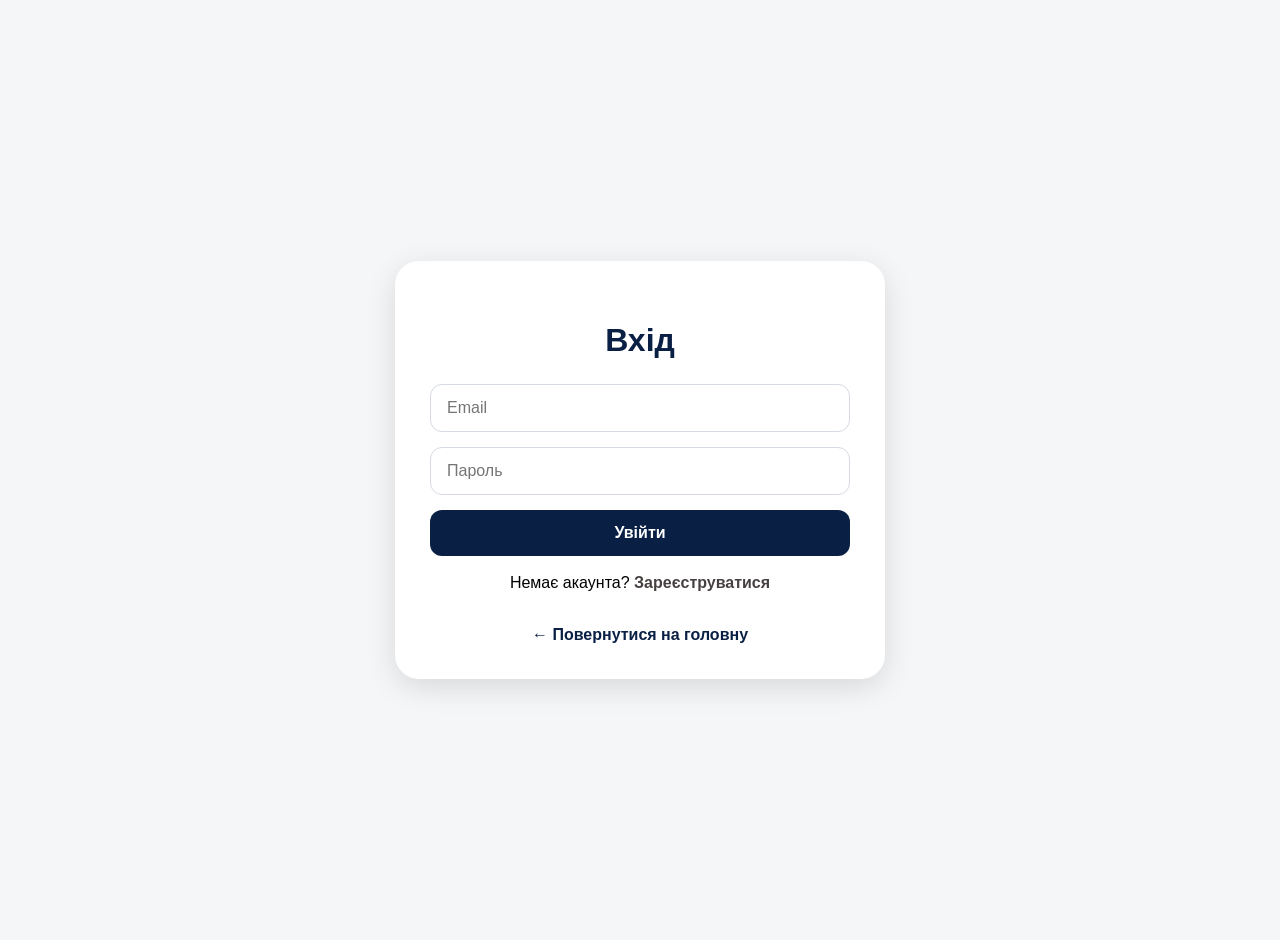
==== docs/auth.html @ 3195851a "adding a profile" ====
<!DOCTYPE html>
<html lang="uk">
<head>
    <meta charset="UTF-8">
    <title>Вхід | KeySpace</title>
    <link rel="icon" href="icon.png" type="image/png">
    <link rel="stylesheet" href="css/style.css">
</head>
<body>

<section class="auth-page">
    <div class="auth-box">
        <h2 id="authTitle">Вхід</h2>

        <input type="text" id="authName" placeholder="Ваше ім’я" style="display:none">
        <input type="file" id="authAvatar" accept="image/*" style="display:none;">
        <input type="email" id="authEmail" placeholder="Email">
        <input type="password" id="authPassword" placeholder="Пароль">

        <button id="authBtn">Увійти</button>

        <p id="switchAuth">
            Немає акаунта? <span>Зареєструватися</span>
        </p>

        <a href="index.html" class="back-home">← Повернутися на головну</a>
    </div>
</section>

<script src="js/auth.js"></script>
</body>
</html>
---- docs/css/style.css ----
header{
position:fixed;
top:0;
left:0;
width:100%;
height:80px;
display:flex;
justify-content:space-between;
align-items:center;
z-index:1000;
background:rgba(255,255,255,0.70);
backdrop-filter:blur(8px);
transition:transform 0.3s ease;
box-shadow:0 2px 10px rgba(0,0,0,0.05);
padding:0 20px;
box-sizing:border-box;
}


header.hide{
transform:translateY(-100%);
}
body{
margin:0;
font-family:Arial;
}

.hero{
height:100vh;
background-image:url("https://images.unsplash.com/photo-1560185007-c5ca9d2c014d");
background-size:cover;
background-position:center;
position:relative;
}
.favorite-btn{
position:relative;
display:flex;
align-items:center;
}

#favoritesCount{
position:absolute;
top:-8px;
right:-12px;
background:#0a1f44;
color:white;
font-size:12px;
font-weight:bold;
padding:3px 7px;
border-radius:50%;
}
.properties{
padding:80px 40px;
background:#ffffff;
}

.properties-top{
display:flex;
justify-content:space-between;
align-items:center;
margin-bottom:30px;
gap:20px;
}

.properties-top h2{
font-size:36px;
color:#0a1f44;
margin:0;
}


.all-properties-btn:hover{
background:#12305f;
}



.properties-grid{
display:grid;
grid-template-columns:repeat(3, 1fr);
gap:30px;
align-items: start;
}

.property-card{
background:#ffffff;
border-radius:24px;
overflow:hidden;
box-shadow:0 4px 15px rgba(0,0,0,0.08);
transition:0.3s;
}

.property-card:hover{
transform:translateY(-6px);
}

.property-card > img{
width:100%;
height:230px;
object-fit:cover;
display:block;
}
.card-buttons{
display:flex;
align-items:center;
gap:12px;
}

.card-heart{
width:32px;
height:32px;
object-fit:contain;
cursor:pointer;
display:block;
}

.property-info{
padding:24px;
}

.property-type{
display:inline-block;
background:#dbe4f1;
color:#0a1f44;
padding:8px 14px;
border-radius:20px;
font-size:14px;
font-weight:bold;
margin-bottom:15px;
}

.property-info h3{
font-size:24px;
color:#0a1f44;
margin:0 0 12px 0;
}

.property-location{
font-size:16px;
color:#6c7a8c;
margin:0 0 10px 0;
}

.property-details{
font-size:16px;
color:#243447;
margin:0 0 20px 0;
}

.property-bottom{
display:flex;
justify-content:space-between;
align-items:center;
gap:15px;
flex-wrap:nowrap;
margin-top:20px;
}
@media (max-width:600px){

.property-bottom{
flex-direction:column;
align-items:flex-start;
gap:10px;
}

.card-buttons{
width:100%;
display:flex;
justify-content:space-between;
}

}

.price{
font-size:24px;
font-weight:bold;
color:#0a1f44;
}

.details-btn{
background:#4a6fa8;
color:white;
text-decoration:none;
padding:12px 20px;
border-radius:12px;
font-weight:bold;
transition:0.3s;
}

.details-btn:hover{
background:#0a1f44;
}

@media (max-width:992px){
.properties-grid{
grid-template-columns:repeat(2, 1fr);
}
}

@media (max-width:768px){
.properties{
padding:50px 20px;
}

.properties-top{
flex-direction:column;
align-items:flex-start;
}


.properties-grid{
grid-template-columns:1fr;
}

.property-card > img{
height:220px;
}

.property-info h3{
font-size:22px;
}
}

.advantages{
padding:70px 40px;
background:#ffffff;
text-align:center;
}

.advantages h2{
font-size:32px;
color:#0a1f44;
margin-bottom:40px;
}

.advantages-container{
display:flex;
justify-content:center;
gap:30px;
flex-wrap:wrap;
}

.advantage-card{
background:#f4f6f8;
padding:30px 25px;
border-radius:16px;
width:300px;
box-shadow:0 4px 12px rgba(0,0,0,0.08);
transition:0.3s;
}

.advantage-card:hover{
transform:translateY(-6px);
}

.advantage-card h3{
color:#0a1f44;
margin-bottom:15px;
}

.advantage-card p{
color:#565656;
line-height:1.6;
}
.overlay{
background:transparent;
padding:0;
}


.logo{
width:300px;
height:200px;
cursor:pointer;
display: block;
}

.profile-btn{
display:flex;
align-items:center;
gap:10px;
text-decoration:none;
color:#1c2b4a;
font-size:18px;
transition:0.3s;
}

.profile-btn:hover{
color:#9c9993;
}

.avatar{
width:35px;
height:35px;

object-fit:cover;
}
.menu .add-btn{
background:#0a1f44;
color:white;
padding:12px 25px;
border-radius:12px;
font-weight:bold;
transition:0.3s;
}

.menu .add-btn:hover{
background:#184ca4;
}




.prev,
.next{
position:absolute;
top:50%;
transform:translateY(-50%);
background:rgba(0,0,0,0.4);
color:white;
border:none;
font-size:30px;
padding:10px 15px;
cursor:pointer;
}

.prev{
left:20px;
}

.next{
right:20px;
}
.menu{
display:flex;
gap:40px;
}

.heart-icon{
    width:35px;
    height:35px;
    display:block;
    cursor:pointer;
}
.menu a{
text-decoration:none;
color:#1c2b4a;
font-weight:500;
font-size:18px;
transition:0.3s;
}

@keyframes fade{
from{
opacity:0;
transform:translateY(-5px);
}
to{
opacity:1;
transform:translateY(0);
}
}


.top-bar{
display:flex;
justify-content:space-between;
align-items:center;
flex-wrap:wrap;
gap:20px;
margin-bottom:20px;
}

.left-controls{
display:flex;
align-items:center;
gap:30px;
flex-wrap:wrap;
}

.currency-label{
font-size:18px;
font-weight:bold;
color:#0a1f44;
}

.currency-btn{
border:none;
background:#eef2f7;
color:#0a1f44;
padding:12px 20px;
border-radius:30px;
font-size:16px;
font-weight:bold;
cursor:pointer;
transition:0.3s;
}

.currency-btn:hover,
.currency-btn.active{
background:#0a1f44;
color:white;
}

.filter-box{
display:grid;
grid-template-columns:repeat(auto-fit, minmax(180px, 1fr));
gap:15px;
margin-bottom:40px;
background:#f4f6f8;
padding:30px;
border-radius:20px;
box-shadow:0 6px 20px rgba(0,0,0,0.08);
}

.filter-box select,
.filter-box input{
padding:14px 16px;
border:1px solid #d6dbe3;
border-radius:12px;
font-size:16px;
outline:none;
background:white;
color:#0a1f44;
box-sizing:border-box;
}

.filter-box select:focus,
.filter-box input:focus{
border-color:#0a1f44;
}


.reset-btn{
border:none;
padding:14px 24px;
border-radius:12px;
font-size:16px;
font-weight:bold;
cursor:pointer;
transition:0.3s;
background:#dbe4f1;
color:#0a1f44;
}

.reset-btn:hover{
background:#c9d7ea;
}

@media (max-width:768px){

.currency-btn{
width:auto;
}

.filter-box{
padding:20px;
}
}


.load-more-wrap{
display:flex;
justify-content:center;
margin-top:35px;
}

.toggle-properties-btn{
border:none;
background:#0a1f44;
color:white;
padding:14px 28px;
border-radius:14px;
font-size:16px;
font-weight:bold;
cursor:pointer;
transition:0.3s;
}

.toggle-properties-btn:hover{
background:#184ca4;
}


.roadmap{
padding:80px 40px;
background:#f4f6f8;
text-align:center;
}

.roadmap h2{
font-size:36px;
color:#0a1f44;
margin:0 0 10px 0;
}

.roadmap-subtitle{
max-width:600px;
margin:0 auto 45px auto;
font-size:18px;
color:#6c7a8c;
line-height:1.6;
}

.roadmap-container{
display:flex;
justify-content:center;
gap:25px;
flex-wrap:wrap;
}

.roadmap-card{
background:white;
border-radius:22px;
padding:28px 22px;
width:240px;
box-shadow:0 6px 20px rgba(0,0,0,0.08);
transition:0.3s;
}

.roadmap-card:hover{
transform:translateY(-6px);
}

.roadmap-icon{
width:64px;
height:64px;
margin:0 auto 16px auto;
border-radius:50%;
background:#0a1f44;
display:flex;
align-items:center;
justify-content:center;
}

.roadmap-icon img{
width:30px;
height:30px;
object-fit:contain;
filter:brightness(0) invert(1);
}

.roadmap-card h3{
font-size:22px;
color:#0a1f44;
margin:0 0 10px 0;
}

.roadmap-card p{
font-size:16px;
line-height:1.6;
color:#6c7a8c;
margin:0;
}

@media (max-width:768px){
.roadmap{
padding:50px 20px;
}

.roadmap h2{
font-size:28px;
}

.roadmap-subtitle{
font-size:16px;
margin-bottom:30px;
}

.roadmap-card{
width:100%;
max-width:320px;
}
}


.reviews{
padding:80px 40px;
background:#dbe4f1;
}

.reviews-top{
display:flex;
justify-content:space-between;
align-items:center;
margin-bottom:40px;
gap:20px;
}

.reviews-top h2{
font-size:36px;
color:#0a1f44;
margin:0;
}

.review-btn{
background:#0a1f44;
color:white;
text-decoration:none;
padding:14px 26px;
border-radius:14px;
font-weight:bold;
transition:0.3s;
display:inline-block;
}

.review-btn:hover{
background:#184ca4;
}

.reviews-wrapper{
display:grid;
grid-template-columns:70px 1fr 70px;
align-items:center;
gap:20px;
}

.reviews-container{
position:relative;
width:100%;
overflow:hidden;
}

.reviews-slide{
display:none;
width:100%;
justify-content:center;
gap:30px;
flex-wrap:wrap;
}

.reviews-slide.active{
display:flex;
}
.review-card{
background:white;
border-radius:28px;
padding:35px 30px;
width:320px;
box-sizing:border-box;
box-shadow:0 4px 15px rgba(0,0,0,0.08);
}

.review-user{
display:flex;
align-items:center;
gap:18px;
margin-bottom:20px;
}

.review-user img{
width:72px;
height:72px;
border-radius:50%;
object-fit:cover;
}

.review-user h3{
margin:0 0 6px 0;
font-size:22px;
color:#0a1f44;
}

.review-user span{
color:#7a8aa0;
font-size:15px;
}

.stars{
color:#f4c542;
font-size:28px;
margin-bottom:20px;
letter-spacing:2px;
}

.review-card p{
font-size:16px;
line-height:1.8;
color:#243447;
margin:0;
}

.reviews-arrow{
width:54px;
height:54px;
border:none;
border-radius:50%;
background:#4a6fa8;
color:white;
font-size:28px;
cursor:pointer;
transition:0.3s;
display:flex;
align-items:center;
justify-content:center;
justify-self:center;
align-self:center;
}

.reviews-arrow:hover{
background:#0a1f44;
}
@media (max-width:768px){

.reviews{
padding:50px 20px;
}

.reviews-top{
flex-direction:column;
align-items:flex-start;
}

.reviews-top h2{
font-size:28px;
}

.reviews-wrapper{
display:flex;
flex-direction:column;
align-items:center;
}


.reviews-slide{
display:none;
flex-direction:column;
align-items:center;
gap:20px;
width:100%;
}

.reviews-slide.active{
display:flex;
}

.review-card{
width:100%;
max-width:340px;
}

.reviews-arrow{
display:none;
}

.review-btn{
width:100%;
text-align:center;
box-sizing:border-box;
}

}
.dots{
display:flex;
justify-content:center;
align-items:center;
gap:10px;
margin-top:30px;
width:100%;
}

.dot{
height:10px;
width:10px;
margin:0 5px;
background:#ccc;
border-radius:50%;
display:inline-block;
cursor:pointer;
transition:0.3s;
}

.dot.active{
background:#0a1f44;
transform:scale(1.2);
}
.no-results{
display:none;
grid-column:1 / -1;
width:100%;
padding:70px 20px;
}

.no-results-inner{
display:flex;
flex-direction:column;
align-items:center;
justify-content:center;
text-align:center;
max-width:500px;
margin:0 auto;
animation:fadeScale 0.4s ease;
}

.no-icon{
width:80px;
height:80px;
margin-bottom:18px;
opacity:0.85;
object-fit:contain;
}

.no-results h3{
font-size:32px;
color:#0a1f44;
margin:0 0 12px 0;
}

.no-results p{
font-size:18px;
color:#6c7a8c;
line-height:1.6;
margin:0;
max-width:420px;
}

@keyframes fadeScale{
from{
opacity:0;
transform:scale(0.92);
}
to{
opacity:1;
transform:scale(1);
}
}




.deal-switcher{
display:flex;
align-items:center;
gap:10px;
}

.deal-label{
font-size:18px;
font-weight:bold;
color:#0a1f44;
}

.deal-btn{
border:none;
background:#eef2f7;
color:#0a1f44;
padding:12px 18px;
border-radius:30px;
font-size:16px;
font-weight:bold;
cursor:pointer;
transition:0.3s;
}

.deal-btn.active,
.deal-btn:hover{
background:#0a1f44;
color:white;
}

.sort-box{
display:flex;
align-items:center;
gap:10px;
}

.sort-label{
font-size:18px;
font-weight:bold;
color:#0a1f44;
}

#sortFilter{
padding:12px 16px;
border-radius:12px;
border:1px solid #d6dbe3;
font-size:16px;
outline:none;
color:#0a1f44;
}

#sortFilter:focus{
border-color:#0a1f44;
box-shadow:0 0 0 3px rgba(10,31,68,0.1);
}
.modal{
    display:none;
    position:fixed;
    top:0;
    left:0;
    width:100%;
    height:100%;
    background:rgba(0,0,0,0.55);
    z-index:2000;
    justify-content:center;
    align-items:center;
    opacity:0;
    transition:opacity 0.8s ease-in-out;
}
.modal.show{
    opacity:1;
}

.modal.show .modal-content{
    transform:translateY(0) scale(1);
    opacity:1;
}
.modal-content{
    background:white;
    width:90%;
    max-width:900px;
    max-height:90vh;
    overflow-y:auto;
    border-radius:24px;
    padding:32px;
    position:relative;
    box-shadow:0 8px 30px rgba(0,0,0,0.25);
    transform:translateY(20px) scale(0.97);
    opacity:0;
    transition:0.3s ease;
}

.modal-content img#modalImage{
width:100%;
height:300px;
object-fit:cover;
border-radius:18px;
margin-bottom:20px;
}

.modal-close{
position:absolute;
top:15px;
right:22px;
font-size:32px;
cursor:pointer;
color:#0a1f44;
}

.modal-content h2{
color:#0a1f44;
margin-bottom:10px;
}

#modalPrice{
font-size:26px;
font-weight:bold;
color:#0a1f44;
}

.modal-actions{
display:flex;
justify-content:space-between;
align-items:center;
margin-top:20px;
}
.seller-bottom{
    display:flex;
    align-items:center;
    margin-top:10px;
    width:100%;
}

.contact-btn{
    background:#0a1f44;
    color:white;
    text-decoration:none;
    padding:14px 24px;
    border-radius:12px;
    font-weight:bold;
    margin-right:auto;
}

.modal-heart{
    width:35px;
    cursor:pointer;
    margin-left:80px;
}
.modal-extra{
margin-top:15px;
color:#243447;
line-height:1.6;
}
.modal-thumbs{
display:flex;
gap:12px;
margin-bottom:20px;
}

.modal-thumb{
width:90px;
height:65px;
object-fit:cover;
border-radius:10px;
cursor:pointer;
opacity:0.75;
transition:0.3s;
}

.modal-thumb:hover{
opacity:1;
transform:scale(1.05);
}




.seller-info{
    padding:15px 0;
    margin-bottom:15px;
}

.seller-top{
    display:flex;
    align-items:center;
    gap:15px;
    margin-bottom:20px;
}

.seller-avatar{
    width:55px;
    height:55px;
    border-radius:50%;
    object-fit:cover;
}

.seller-text h4{
    margin:0;
    font-size:16px;
    color:#0a1f44;
}

.seller-text p{
    margin:3px 0 0 0;
    color:#555;
    font-size:15px;
}

.show-phone-btn{
    margin-top:8px;
    padding:10px 15px;
    border:none;
    border-radius:10px;
    background:#0a1f44;
    color:white;
    cursor:pointer;
    transition:0.3s;
}

.show-phone-btn:hover{
    background:#184ca4;
}

.seller-phone{
    margin-top:10px;
    font-weight:bold;
    color:#0a1f44;
}

.hidden{
    display:none;
}



.auth-page{
    min-height:100vh;
    background:#f4f6f8;
    display:flex;
    justify-content:center;
    align-items:center;
    padding:20px;
}

.auth-box{
    width:100%;
    max-width:420px;
    background:white;
    padding:35px;
    border-radius:24px;
    box-shadow:0 8px 30px rgba(0,0,0,0.12);
    text-align:center;
}

.auth-box h2{
    color:#0a1f44;
    margin-bottom:25px;
    font-size:32px;
}

.auth-box input{
    width:100%;
    padding:14px 16px;
    margin-bottom:15px;
    border:1px solid #d6dbe3;
    border-radius:12px;
    font-size:16px;
    box-sizing:border-box;
}

.auth-box button{
    width:100%;
    border:none;
    background:#0a1f44;
    color:white;
    padding:14px;
    border-radius:12px;
    font-size:16px;
    font-weight:bold;
    cursor:pointer;
    transition:0.3s;
}

.auth-box button:hover{
    background:#0a1f44;
}

#switchAuth{
    margin-top:18px;
    color:#000000;
}

#switchAuth span{
    color:#474040;
    font-weight:bold;
    cursor:pointer;
}

.back-home{
    display:inline-block;
    margin-top:18px;
    text-decoration:none;
    color:#0a1f44;
    font-weight:bold;
}


.logout-btn{
    border:none;
    background:#a8c3eb;
    color:#ffffff;
    padding:10px 18px;
    border-radius:12px;
    font-size:16px;
    font-weight:bold;
    cursor:pointer;
    transition:0.3s;
}

.logout-btn:hover{
    background:#0a1f44;
}



.profile-page{
    min-height:100vh;
    background:#f4f6f8;
    padding:130px 20px 50px;
}

.profile-layout{
    max-width:1200px;
    margin:0 auto;
    display:grid;
    grid-template-columns:280px 1fr;
    gap:30px;
    align-items:start;
}

.profile-sidebar{
    background:white;
    border-radius:24px;
    padding:28px;
    box-shadow:0 6px 20px rgba(0,0,0,0.08);
    text-align:center;
    position:sticky;
    top:110px;
}

.profile-sidebar .profile-avatar{
    width:110px;
    height:110px;
    border-radius:50%;
    object-fit:cover;
    margin-bottom:18px;
}

.profile-sidebar h2{
    color:#0a1f44;
    margin:0 0 8px 0;
}

.profile-sidebar p{
    color:#6c7a8c;
    margin:0 0 22px 0;
    word-break:break-word;
}



.profile-main{
    min-width:0;
}

.profile-tabs{
    display:flex;
    gap:15px;
    margin-bottom:22px;
}

.profile-tab{
    border:none;
    background:white;
    color:#0a1f44;
    padding:14px 24px;
    border-radius:16px;
    font-weight:bold;
    cursor:pointer;
    box-shadow:0 4px 12px rgba(0,0,0,0.06);
}

.profile-tab.active{
    background:#0a1f44;
    color:white;
}

.profile-content{
    display:none;
    background:white;
    border-radius:24px;
    padding:30px;
    box-shadow:0 6px 20px rgba(0,0,0,0.08);
}

.profile-content.active{
    display:block;
}

.profile-content h3{
    color:#0a1f44;
    margin:0 0 20px 0;
    font-size:26px;
}

.empty-text{
    color:#6c7a8c;
    font-size:18px;
}

.add-profile-ad{
    border:none;
    background:#0a1f44;
    color:white;
    padding:13px 24px;
    border-radius:14px;
    font-weight:bold;
    cursor:pointer;
    margin-bottom:20px;
}

@media(max-width:768px){
    .profile-layout{
        grid-template-columns:1fr;
    }

    .profile-sidebar{
        position:static;
    }

    .profile-tabs{
        flex-direction:column;
    }
}

.profile-avatar{
    width:90px;
    height:90px;
    border-radius:50%;
    object-fit:cover;
}




.login-modal{
    display:none;
    position:fixed;
    inset:0;
    background:rgba(0,0,0,0.55);
    z-index:3000;
    justify-content:center;
    align-items:center;
}

.login-modal-content{
    background:white;
    width:90%;
    max-width:420px;
    padding:30px;
    border-radius:24px;
    text-align:center;
    position:relative;
    box-shadow:0 8px 30px rgba(0,0,0,0.25);
}

.login-modal-close{
    position:absolute;
    top:14px;
    right:20px;
    font-size:30px;
    cursor:pointer;
    color:#0a1f44;
}

.login-modal-content h2{
    color:#0a1f44;
    margin-bottom:12px;
}

.login-modal-content p{
    color:#6c7a8c;
    line-height:1.6;
}

.login-modal-btn{
    display:inline-block;
    margin-top:15px;
    background:#0a1f44;
    color:white;
    text-decoration:none;
    padding:13px 22px;
    border-radius:12px;
    font-weight:bold;
}


.profile-list{
    display:grid;
    grid-template-columns:repeat(2, 1fr);
    gap:25px;
}

.profile-property-card{
    max-width:100%;
}

@media(max-width:1100px){
    .profile-list{
        grid-template-columns:1fr;
    }
}



.modal-content img#profileModalImage{
    width:100%;
    height:300px;
    object-fit:cover;
    border-radius:18px;
    margin-bottom:20px;
}

.profile-modal-thumb{
    width:90px;
    height:65px;
    object-fit:cover;
    border-radius:10px;
    cursor:pointer;
    opacity:0.75;
    transition:0.3s;
}

.profile-modal-thumb:hover{
    opacity:1;
    transform:scale(1.05);
}


@media (max-width: 768px){




    .menu{
        gap:12px;
        align-items:center;
    }

    .menu a,
    .profile-btn{
        font-size:0;
    }

    .menu .add-btn{
        font-size:13px;
        padding:10px 12px;
        border-radius:10px;
        white-space:nowrap;
    }

    #favoritesCount{
        top:-7px;
        right:-9px;
        font-size:10px;
        padding:2px 6px;
    }

    .profile-page{
        padding:95px 10px 30px;
    }

    .profile-layout{
        display:block;
        max-width:100%;
    }

    .profile-sidebar{
        position:static;
        margin-bottom:20px;
        padding:20px;
    }

    .profile-sidebar .profile-avatar{
        width:80px;
        height:80px;
    }

    .profile-sidebar h2{
        font-size:22px;
    }

    .profile-sidebar p{
        font-size:14px;
    }

    .profile-tabs{
        display:flex;
        gap:8px;
        overflow-x:auto;
        padding-bottom:8px;
    }

    .profile-tab{
        flex:0 0 auto;
        padding:12px 16px;
        font-size:14px;
        white-space:nowrap;
    }

    .profile-content{
        padding:18px;
        border-radius:20px;
    }

    .profile-list{
        grid-template-columns:1fr;
        gap:20px;
    }

    .property-card{
        border-radius:20px;
    }

    .property-card > img{
        height:210px;
    }

    .property-info{
        padding:18px;
    }

    .property-info h3{
        font-size:22px;
    }

    .property-bottom{
        flex-direction:row;
        align-items:center;
        gap:10px;
    }

    .price{
        font-size:20px;
    }

    .card-buttons{
        width:auto;
        gap:10px;
    }

    .details-btn{
        padding:10px 14px;
        font-size:13px;
        border:none;
        cursor:pointer;
    }

    .card-heart{
        width:28px;
        height:28px;
    }

    .modal-content{
        width:92%;
        max-height:88vh;
        padding:20px;
        border-radius:20px;
    }

    .modal-content img#modalImage,
    .modal-content img#profileModalImage{
        height:220px;
    }

    .modal-thumb,
    .profile-modal-thumb{
        width:72px;
        height:52px;
    }

    .seller-bottom{
        gap:15px;
    }

    .contact-btn{
        padding:12px 16px;
        font-size:14px;
    }

    .modal-heart{
        margin-left:0;
        width:32px;
    }
}
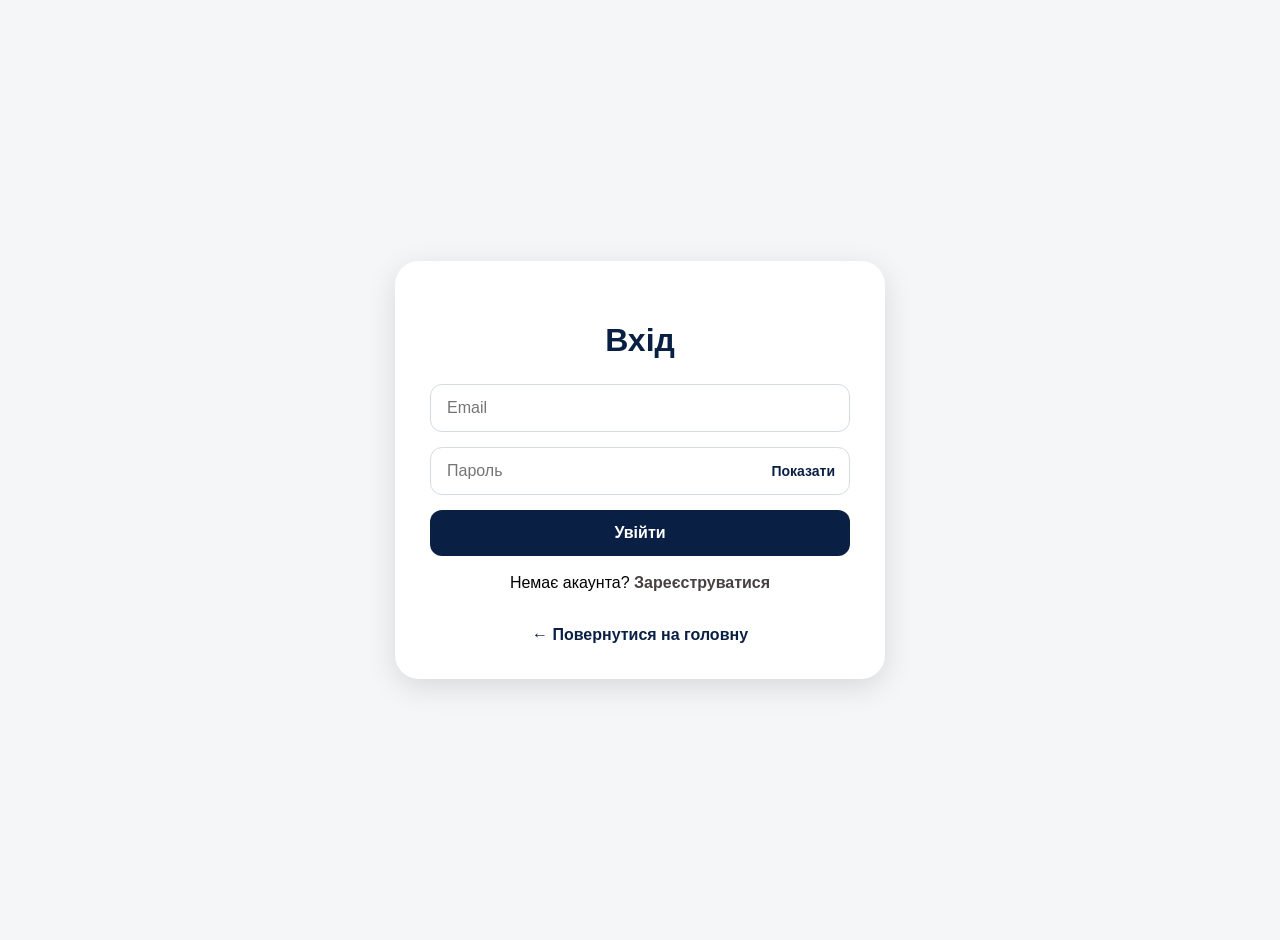
==== commit 4070e009: "added creating and editing of ads" ====
--- a/docs/auth.html
+++ b/docs/auth.html
@@ -15,7 +15,13 @@
         <input type="text" id="authName" placeholder="Ваше ім’я" style="display:none">
         <input type="file" id="authAvatar" accept="image/*" style="display:none;">
         <input type="email" id="authEmail" placeholder="Email">
+        <div class="password-wrapper">
         <input type="password" id="authPassword" placeholder="Пароль">
+
+        <span id="togglePassword" class="toggle-password">
+         Показати
+        </span>
+    </div>
 
         <button id="authBtn">Увійти</button>
 
@@ -26,7 +32,7 @@
         <a href="index.html" class="back-home">← Повернутися на головну</a>
     </div>
 </section>
-
+<div id="toast"></div>
 <script src="js/auth.js"></script>
 </body>
 </html>
--- a/docs/css/style.css
+++ b/docs/css/style.css
@@ -52,25 +52,6 @@
 .properties{
 padding:80px 40px;
 background:#ffffff;
-}
-
-.properties-top{
-display:flex;
-justify-content:space-between;
-align-items:center;
-margin-bottom:30px;
-gap:20px;
-}
-
-.properties-top h2{
-font-size:36px;
-color:#0a1f44;
-margin:0;
-}
-
-
-.all-properties-btn:hover{
-background:#12305f;
 }
 
 
@@ -350,16 +331,6 @@
 transition:0.3s;
 }
 
-@keyframes fade{
-from{
-opacity:0;
-transform:translateY(-5px);
-}
-to{
-opacity:1;
-transform:translateY(0);
-}
-}
 
 
 .top-bar{
@@ -948,12 +919,7 @@
 color:#0a1f44;
 }
 
-.modal-actions{
-display:flex;
-justify-content:space-between;
-align-items:center;
-margin-top:20px;
-}
+
 .seller-bottom{
     display:flex;
     align-items:center;
@@ -1035,32 +1001,6 @@
     color:#555;
     font-size:15px;
 }
-
-.show-phone-btn{
-    margin-top:8px;
-    padding:10px 15px;
-    border:none;
-    border-radius:10px;
-    background:#0a1f44;
-    color:white;
-    cursor:pointer;
-    transition:0.3s;
-}
-
-.show-phone-btn:hover{
-    background:#184ca4;
-}
-
-.seller-phone{
-    margin-top:10px;
-    font-weight:bold;
-    color:#0a1f44;
-}
-
-.hidden{
-    display:none;
-}
-
 
 
 .auth-page{
@@ -1378,10 +1318,6 @@
 
 
 @media (max-width: 768px){
-
-
-
-
     .menu{
         gap:12px;
         align-items:center;
@@ -1532,4 +1468,160 @@
         margin-left:0;
         width:32px;
     }
+}
+
+.password-wrapper{
+    position:relative;
+    width:100%;
+    margin-bottom:15px;
+}
+
+.password-wrapper input{
+    width:100%;
+    padding-right:95px;
+    margin-bottom:0;
+}
+
+.toggle-password{
+    position:absolute;
+    right:15px;
+    top:50%;
+    transform:translateY(-50%);
+    cursor:pointer;
+    font-size:14px;
+    color:#0a1f44;
+    font-weight:bold;
+    z-index:5;
+    user-select:none;
+}
+
+.toggle-password:hover{
+    color:#0a1f44;
+}
+#toast{
+    position:fixed;
+    top:25px;
+    right:25px;
+    background:#0a1f44;
+    color:white;
+    padding:16px 20px;
+    border-radius:14px;
+    font-size:14px;
+    font-weight:500;
+    box-shadow:0 10px 25px rgba(0,0,0,0.15);
+    opacity:0;
+    visibility:hidden;
+    transform:translateX(40px);
+    transition:0.4s;
+    z-index:9999;
+    max-width:320px;
+    line-height:1.5;
+}
+
+#toast.show{
+    opacity:1;
+    visibility:visible;
+    transform:translateX(0);
+}
+
+
+.my-post-form{
+    display:grid;
+    grid-template-columns:repeat(2, 1fr);
+    gap:15px;
+    margin-bottom:30px;
+    background:#f4f6f8;
+    padding:25px;
+    border-radius:20px;
+}
+
+.my-post-form input,
+.my-post-form select,
+.my-post-form textarea{
+    padding:14px 16px;
+    border:1px solid #d6dbe3;
+    border-radius:12px;
+    font-size:16px;
+    outline:none;
+    box-sizing:border-box;
+    background:white;
+}
+
+.my-post-form textarea,
+.my-post-form button,
+#myPostPhotos{
+    grid-column:1 / -1;
+}
+
+.my-post-form textarea{
+    min-height:110px;
+    resize:none;
+}
+
+.my-post-form button{
+    border:none;
+    background:#0a1f44;
+    color:white;
+    padding:14px;
+    border-radius:12px;
+    font-size:16px;
+    font-weight:bold;
+    cursor:pointer;
+}
+
+.my-post-form button:hover{
+    background:#184ca4;
+}
+
+@media(max-width:768px){
+    .my-post-form{
+        grid-template-columns:1fr;
+    }
+}
+
+.profile-property-card{
+    position:relative;
+}
+
+.delete-post-btn{
+    position:absolute;
+    top:12px;
+    right:12px;
+    width:32px;
+    height:32px;
+    border:none;
+    border-radius:50%;
+    background:white;
+    color:#0a1f44;
+    font-size:22px;
+    font-weight:bold;
+    cursor:pointer;
+    z-index:5;
+    box-shadow:0 4px 12px rgba(0,0,0,0.15);
+}
+
+.delete-post-btn:hover{
+    background:#0a1f44;
+    color:white;
+}
+
+.edit-post-btn{
+    position:absolute;
+    top:12px;
+    right:52px;
+    width:32px;
+    height:32px;
+    border:none;
+    border-radius:50%;
+    background:white;
+    color:#0a1f44;
+    font-size:18px;
+    cursor:pointer;
+    z-index:5;
+    box-shadow:0 4px 12px rgba(0,0,0,0.15);
+}
+
+.edit-post-btn:hover{
+    background:#0a1f44;
+    color:white;
 }
